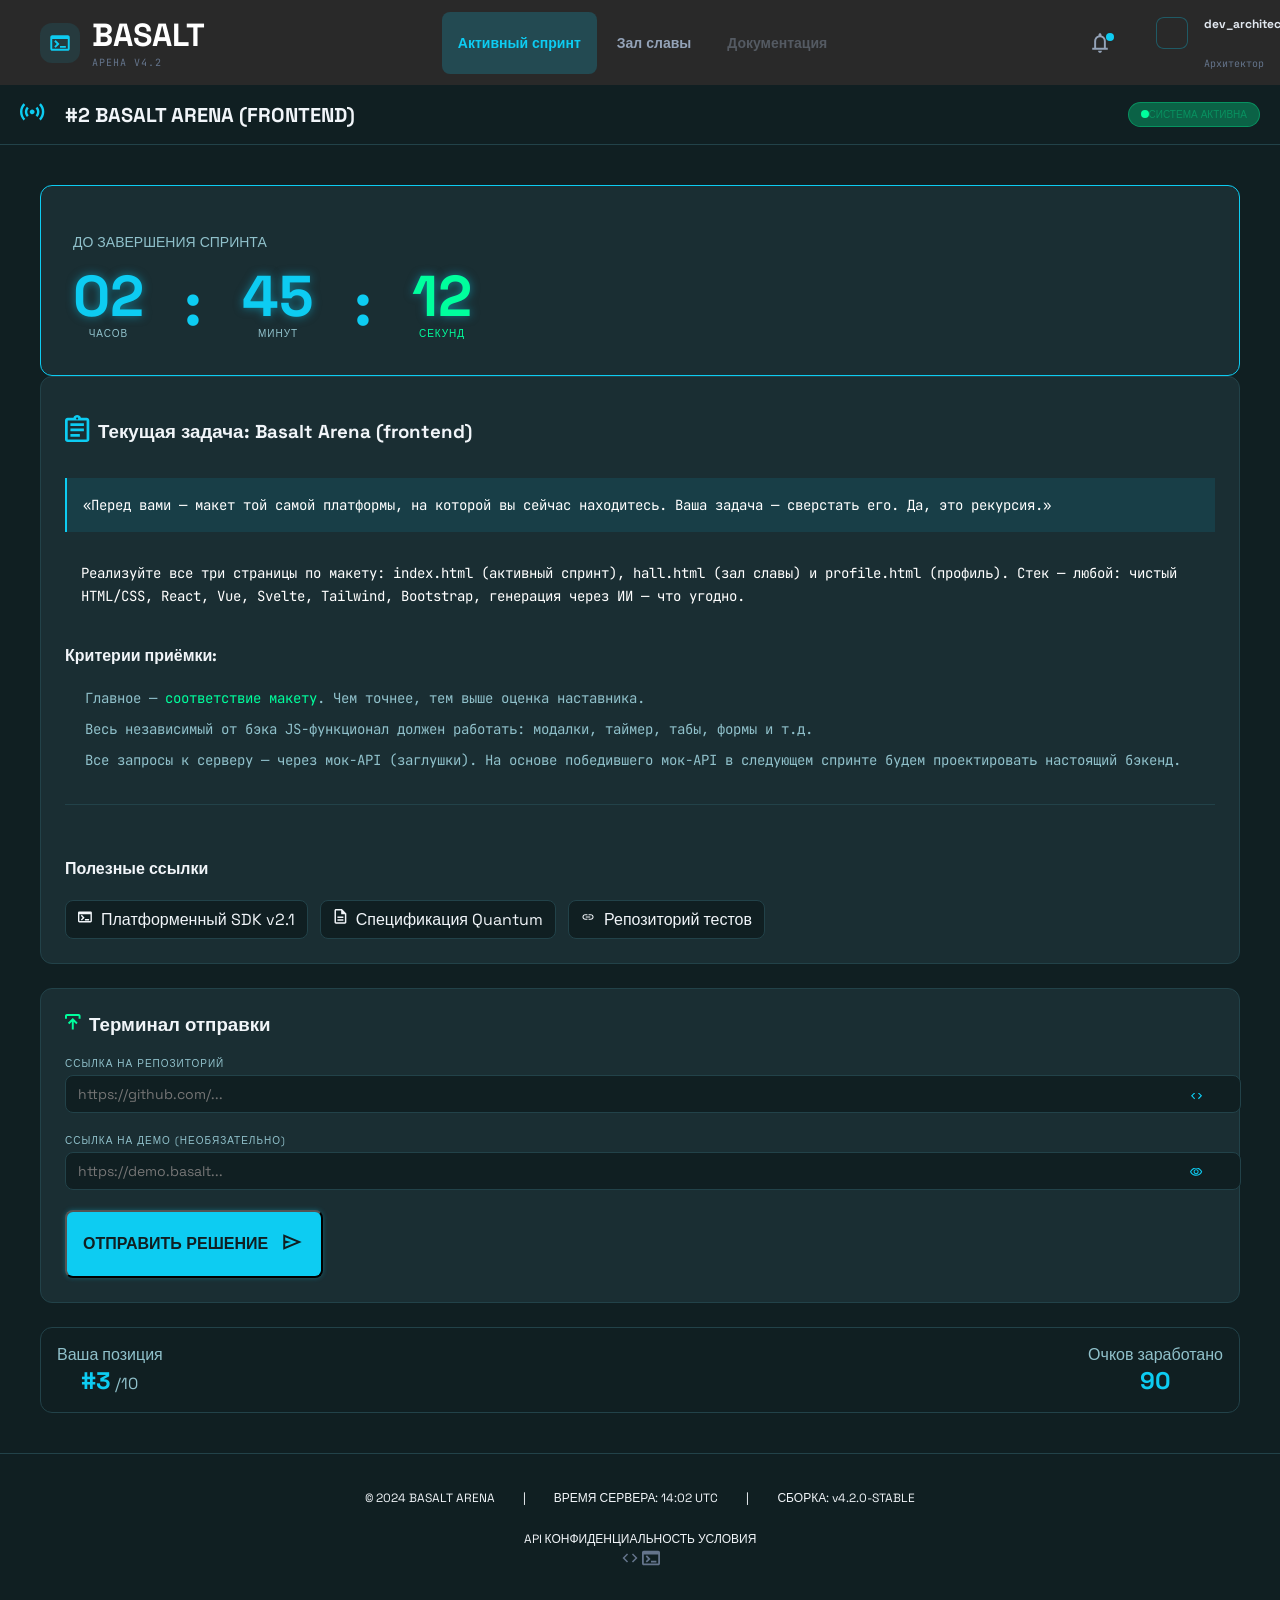
==== temp/index.html @ 3f0a16cc "2104 0-55" ====
<!DOCTYPE html>
<html lang="ru">

<head>
  <meta charset="UTF-8">
  <meta name="viewport" content="width=device-width, initial-scale=1.0">
  <link href="https://fonts.googleapis.com/css2?family=Space+Grotesk:wght@400;500;700&amp;display=swap"
    rel="stylesheet" />
  <link href="https://fonts.googleapis.com/css2?family=JetBrains+Mono:wght@400;700&amp;display=swap" rel="stylesheet" />
  <title>Document</title>
  <link rel="stylesheet" href="./styles.css" />
</head>

<body>
  <!-- header -->
  <div class="container">
    <div class="branding">
      <div class="icon-wrapper">
        <img src="./img/svg-09341de1-80c2-4177-94df-70228614d6c0.svg" alt="Brand Icon" width="25" height="28" />
      </div>
      <div class="brand-details">
        <h1 class="brand-name">Basalt</h1>
        <p class="version">Арена v4.2</p>
      </div>
    </div>
    <nav class="navigation">
      <div class="nav-item active">
        <p class="nav-text">Активный спринт</p>
      </div>
      <div class="nav-item">
        <p class="nav-text">Зал славы</p>
      </div>
      <div class="nav-item disabled">
        <p class="nav-text">Документация</p>
      </div>
    </nav>
    <div class="profile">
      <div class="notification-icon">
        <img src="./img/svg-4564b526-7ba7-451a-90e8-8640dab18f21.svg" alt="Notification Icon" width="25" height="28" />
        <img src="./img/svg-2b69e2f5-2ad8-48fc-afba-3feb8ea6c33b.svg" alt="Notification Badge" width="12" height="12"
          class="notification-badge" />
      </div>
      <div class="user-details">
        <img src="./img/svg-72cdfcd8-0fa6-46d5-bda2-29606cb4b0ba.svg" alt="User Avatar" width="56" height="56" />
        <div class="user-info">
          <p class="username">dev_architect</p>
          <p class="role">Архитектор</p>
        </div>
        <div class="user-action-icon">
          <img src="./img/svg-7615d3db-48c6-4a1d-9e80-f2c956b7babb.svg" alt="User Action" width="18" height="22" />
        </div>
      </div>
    </div>
  </div>
  <!-- //header -->


  <!-- 1  -->

  <header class="header">
    <div class="header-content">
      <div class="branding">
        <div class="logo">
          <img src="./img/baf.svg" alt="Logo" />
        </div>
        <div class="branding-text">
          <h2 class="title">#2 BASALT ARENA (FRONTEND)</h2>
        </div>
      </div>
      <div class="status">
        <div class="status-icon">
          <img src="./img/green-dot.svg" alt="Status Icon" />
        </div>
        <span class="status-text">Система активна</span>
      </div>
    </div>
  </header>

  <main class="main-content">
    <section class="sprint-timer">
      <div class="sprint-timer-overlay"></div>
      <div class="timer-details">
        <p class="timer-label">До завершения спринта</p>
        <div class="timer">
          <div class="hours">
            <span class="timer-value">02</span>
            <span class="timer-unit">Часов</span>
          </div>
          <div class="separator">:</div>
          <div class="minutes">
            <span class="timer-value">45</span>
            <span class="timer-unit">Минут</span>
          </div>
          <div class="separator">:</div>
          <div class="seconds">
            <span class="timer-value timer-end-unit">12</span>
            <span class="timer-unit timer-end-unit">Секунд</span>
          </div>
        </div>
      </div>
    </section>

    <section class="current-task">
      <div class="task-header">
        <div class="task-icon">
          <img src="./img/task-icon.svg" alt="Task Icon" />
        </div>
        <h3>Текущая задача: Basalt Arena (frontend)</h3>
      </div>
      <div class="task-details">
        <p class="task-description">
          «Перед вами — макет той самой платформы, на которой вы сейчас
          находитесь. Ваша задача — сверстать его. Да, это рекурсия.»
        </p>
        <p class="task-instruction">
          Реализуйте все три страницы по макету: index.html (активный спринт),
          hall.html (зал славы) и profile.html (профиль). Стек — любой: чистый
          HTML/CSS, React, Vue, Svelte, Tailwind, Bootstrap, генерация через
          ИИ — что угодно.
        </p>
        <h4 class="acceptance-criteria-title">Критерии приёмки:</h4>
        <ul class="acceptance-criteria">
          <li>
            Главное — <span class="color-span"> соответствие макету</span>. Чем точнее, тем выше оценка
            наставника.
          </li>
          <li>
            Весь независимый от бэка JS-функционал должен работать: модалки,
            таймер, табы, формы и т.д.
          </li>
          <li>
            Все запросы к серверу — через мок-API (заглушки). На основе
            победившего мок-API в следующем спринте будем проектировать
            настоящий бэкенд.
          </li>
        </ul>
        <section class="useful-links">
          <h4>Полезные ссылки</h4>
          <div class="links">
            <div class="link-item">
              <div class="link-icon">
                <img src="./img/sdk-icon.svg" alt="SDK Icon" />
              </div>
              <span>Платформенный SDK v2.1</span>
            </div>
            <div class="link-item">
              <div class="link-icon">
                <img src="./img/Quantum-Icon.svg" alt="Quantum Icon" />
              </div>
              <span>Спецификация Quantum</span>
            </div>
            <div class="link-item">
              <div class="link-icon">
                <img src="./img/Tests-Icon.svg" alt="Tests Icon" />
              </div>
              <span>Репозиторий тестов</span>
            </div>
          </div>
        </section>
      </div>
    </section>

    <section class="submission-terminal">
      <div class="submission-header">
        <div class="submission-icon">
          <img src="./img/Terminal-Icon.svg" alt="Terminal Icon" />
        </div>
        <h3>Терминал отправки</h3>
      </div>
      <form class="submission-form">
        <div class="field-group">
          <label>Ссылка на репозиторий</label>
          <div class="input-container">
            <input type="url" placeholder="https://github.com/..." />
            <span class="input-icon">
              <img src="./img/Repo-Icon.svg" alt="Repo Icon" />
            </span>
          </div>
        </div>
        <div class="field-group">
          <label>Ссылка на демо (необязательно)</label>
          <div class="input-container">
            <input type="url" placeholder="https://demo.basalt..." />
            <span class="input-icon">
              <img src="./img/Demo-Icon.svg" alt="Demo Icon" />
            </span>
          </div>
        </div>
        <button type="submit" class="submit-button">
          <span>Отправить решение</span>
          <span class="submit-icon"><img src="./img/Send-Icon.svg" alt="Send Icon" /></span>
        </button>
      </form>
    </section>

    <section class="player-rank">
      <div class="rank-entry">
        <div class="position-label">Ваша позиция</div>
        <div class="position-value">
          <span>#3</span>
          <span>/10</span>
        </div>
      </div>
      <div class="point-entry">
        <div class="points-label">Очков заработано</div>
        <div class="points-value">90</div>
      </div>
    </section>
  </main>

  <footer class="footer">
    <div class="footer-content">
      <div class="footer-info">
        <span>© 2024 BASALT ARENA</span>
        <span>|</span>
        <span>ВРЕМЯ СЕРВЕРА: 14:02 UTC</span>
        <span>|</span>
        <span>СБОРКА: v4.2.0-STABLE</span>
      </div>
      <div class="footer-links">
        <span>API</span>
        <span>КОНФИДЕНЦИАЛЬНОСТЬ</span>
        <span>УСЛОВИЯ</span>
        <div class="social-icons">
          <img src="./img/Social-Icon-1.svg" alt="Social Icon 1" />
          <img src="./img/Social-Icon-2.svg" alt="Social Icon 2" />
        </div>
      </div>
    </div>
  </footer>


  <!-- //1 -->


</body>

</html>
---- temp/styles.css ----
:root {
  --color-cyan-10: #101f22;
  --color-cyan-15: #1a2e33;
  --color-cyan-21: #224249;
  --color-cyan-50: #0dccf2;
  --color-cyan-68: #90c1cb;
  --color-spring-green-50: rgba(0, 255, 157, 0.3);
  /* #00ff9d*/
  --color-white-solid: #ffffff;
  --color-grey-46: #6b7280;
  --color-grey-96: #f1f5f9;
}

/*  */

body {
  background-color: #f5f5f5;
  font-family: "Space Grotesk", sans-serif;
  color: #333;
  margin: 0;
  padding: 0;
  /*  */

  margin: 0;
  background: linear-gradient(0deg,
      var(--color-cyan-10) 0%,
      var(--color-cyan-10) 100%);
  font-family: "Space Grotesk", sans-serif;
  color: var(--color-grey-96);
}

.container {
  display: flex;
  justify-content: space-between;
  align-items: center;
  padding: 0 40px;
  height: 100%;
  width: 100%;
  background-color: #292929;
  color: white;
}

.branding {
  display: flex;
  align-items: center;
  gap: 12px;
}

.icon-wrapper {
  width: 40px;
  height: 40px;
  display: flex;
  justify-content: center;
  align-items: center;
  background-color: rgba(13, 204, 242, 0.1);
  border-radius: 12px;
}

.brand-details .brand-name {
  font-weight: 700;
  text-transform: uppercase;
  margin: 0;
}

.brand-details .version {
  font-size: 10px;
  color: #64748b;
  margin: 0;
  line-height: 15px;
  font-family: "JetBrains Mono", monospace;
  text-transform: uppercase;
  letter-spacing: 1px;
}

.navigation {
  display: flex;
  align-items: center;
  gap: 4px;
}

.nav-item {
  padding: 8px 16px;
  border-radius: 8px;
  /* background-color: rgba(13, 204, 242, 0.1); */
  font-size: 14px;
  font-weight: 700;
  color: #94A3B8;
}

.nav-item:first-child {

  background-color: rgba(13, 204, 242, 0.1);

}

.nav-item.active {
  color: #0dccf2;
  background-color: rgba(13, 204, 242, 0.2);
}

.nav-item.disabled {
  opacity: 0.4;
}

.profile {
  display: flex;
  gap: 12px;
  align-items: center;
}

.notification-icon {
  position: relative;
  width: 40px;
  height: 40px;
  display: flex;
  justify-content: center;
  align-items: center;
}

.notification-badge {
  position: absolute;
  top: 8px;
  left: 24px;
}

.user-details {
  display: flex;
  align-items: center;
  gap: 4px;
  padding: 4px 12px;
}

.user-info {
  display: flex;
  flex-direction: column;
  gap: 2px;
}

.username {
  font-size: 12px;
  font-weight: 700;
  color: #e2e8f0;
}

.role {
  font-size: 10px;
  color: #64748b;
  font-family: "JetBrains Mono", monospace;
  line-height: 15px;
}

.user-action-icon {
  padding-top: 3px;
  padding-bottom: 3px;
}

@media (max-width: 768px) {
  .container {
    flex-direction: column;
    align-items: flex-start;
  }

  .navigation {
    margin-top: 10px;
  }

  .profile {
    margin-top: 10px;
  }
}

/* 1 */


.header {
  background: var(--color-cyan-10);
  border-bottom: 1px solid var(--color-cyan-21);
  display: flex;
  justify-content: center;
  padding: 0 20px;
}

.header-content {
  max-width: 1400px;
  display: flex;
  justify-content: space-between;
  align-items: center;
  width: 100%;
}

.branding {
  display: flex;
  align-items: center;
}

.logo img {
  width: 25px;
  height: 28px;
}

.branding-text .title {
  font-size: 20px;
  font-weight: 700;
  margin-left: 8px;
  color: var(--color-grey-96);
}

.status {
  display: flex;
  align-items: center;
  background: var(--color-spring-green-50, rgba(0, 255, 157, 0.1));
  border-radius: 9999px;
  border: 1px solid var(--color-spring-green-50, rgba(0, 255, 157, 0.3));
  padding: 4px 12px;
  line-height: 15px;
  font-size: 10px;
  text-transform: uppercase;
  color: var(--color-spring-green-50);
}

.main-content {
  max-width: 1400px;
  margin: 0 auto;
  padding: 40px;
}

.sprint-timer {
  position: relative;
  background: var(--color-cyan-15, rgba(26, 46, 50, 0.3));
  border-radius: 12px;
  border: 1px solid var(--color-cyan-50, rgba(13, 204, 242, 0.2));
  padding: 32px;
  overflow: hidden;
}

.sprint-timer-overlay {
  position: absolute;
  left: 1px;
  top: 1px;
  width: calc(100% - 2px);
  height: 183px;
  /* background: linear-gradient(
    90deg,
    var(--color-cyan-50, rgba(13, 204, 242, 0.05)) 0%,
    var(--color-cyan-50, rgba(13, 204, 242, 0)) 50%,
    var(--color-cyan-50, rgba(13, 204, 242, 0.05)) 100%
  ); */
}

.timer-details {
  position: relative;
  z-index: 1;
}

.timer-label {
  font-size: 14px;
  line-height: 20px;
  text-transform: uppercase;
  color: var(--color-cyan-68);
}

.timer {
  display: flex;
  gap: 40px;
}

.timer .hours,
.timer .minutes,
.timer .seconds {
  display: flex;
  flex-direction: column;
  text-align: center;
}

.timer .separator {
  font-size: 60px;
  font-weight: 700;
  color: var(--color-cyan-50, rgba(13, 204, 242, 0.3));
}

.timer-value {
  font-size: 57.5px;
  font-weight: 700;
  line-height: 60px;
  text-shadow: 0px 0px 10px rgba(13, 204, 242, 0.5);
  color: var(--color-cyan-50);
}

.timer-unit {
  font-size: 10px;
  line-height: 15px;
  letter-spacing: 1px;
  text-transform: uppercase;
  color: var(--color-cyan-68);
}

.timer-end-unit {
  color: #00FF9D;
}

.current-task {
  background: var(--color-cyan-15);
  border-radius: 12px;
  border: 1px solid var(--color-cyan-21);
  padding: 24px;
}

.task-header {
  display: flex;
  align-items: center;
  gap: 8px;
}

.task-icon img {
  width: 25px;
  height: 28px;
}

.task-details {
  margin-top: 16px;
}


.task-description {
  border-left: 2px solid var(--color-cyan-50);
  background: #0DCCF21A;

}

.task-description,
.task-instruction {
  /* background: var(--color-cyan-50, rgba(13, 204, 242, 0.1)); */

  padding: 16px;
  font-family: "JetBrains Mono", monospace;
  font-size: 14px;
  line-height: 22.75px;
  color: var(--color-white-solid);
}

.acceptance-criteria {
  list-style: none;
  padding-left: 20px;
  margin: 0;
}

.acceptance-criteria li {
  margin-bottom: 8px;
  font-family: "JetBrains Mono", monospace;
  font-size: 14px;
  line-height: 22.75px;
  color: var(--color-cyan-68);
}

.useful-links {
  border-top: 1px solid var(--color-cyan-21);
  margin-top: 32px;
  padding-top: 32px;
}

.links {
  display: flex;
  flex-wrap: wrap;
  gap: 12px;
}

.link-item {
  display: flex;
  align-items: center;
  background: var(--color-cyan-10);
  border-radius: 8px;
  border: 1px solid var(--color-cyan-21);
  padding: 8px 12px;
}

.link-icon img {
  width: 15px;
  height: 16px;
  margin-right: 8px;
}

.submission-terminal {
  background: var(--color-cyan-15);
  border-radius: 12px;
  border: 1px solid var(--color-cyan-21);
  padding: 24px;
  margin-top: 24px;
}

.submission-header {
  display: flex;
  align-items: center;
  gap: 8px;
}

.submission-header h3 {
  margin: 0;
}

.submission-form {
  margin-top: 20px;
}

.field-group {
  margin-bottom: 20px;
}

.field-group label {
  font-size: 10px;
  line-height: 15px;
  letter-spacing: 1px;
  text-transform: uppercase;
  color: var(--color-cyan-68);
  margin-bottom: 4px;
  display: block;
}

.input-container {
  position: relative;
}

.input-container input {
  width: 100%;
  border-radius: 8px;
  border: 1px solid var(--color-cyan-21);
  padding: 9px 12px;
  background: var(--color-cyan-10);
  color: var(--color-grey-46);
  font-family: "Space Grotesk", sans-serif;
  font-size: 14px;
  font-weight: 400;
}

.input-icon {
  position: absolute;
  right: 12px;
  top: 50%;
  transform: translateY(-50%);
}

.submit-button {
  display: inline-flex;
  align-items: center;
  justify-content: center;
  gap: 12px;
  background: var(--color-cyan-50);
  padding: 16px;
  box-shadow: 0px 0px 5px rgba(13, 204, 242, 0.3);
  border-radius: 8px;
  color: var(--color-cyan-10);
  font-size: 16px;
  font-weight: 700;
  text-transform: uppercase;
  cursor: pointer;
}

.submit-icon img {
  width: 25px;
  height: 28px;
}

.player-rank {
  background: var(--color-cyan-10);
  border-radius: 12px;
  border: 1px solid var(--color-cyan-21);
  padding: 16px;
  margin-top: 24px;
  display: flex;
  justify-content: space-between;
  align-items: center;
}

.rank-entry,
.point-entry {
  text-align: center;
  color: var(--color-cyan-68);
}

.rank-entry span:first-of-type,
.point-entry .points-value {
  font-size: 24px;
  font-weight: 700;
  color: var(--color-cyan-50);
}

.footer {
  background: var(--color-cyan-10);
  border-top: 1px solid var(--color-cyan-21);
  padding: 32px 40px;
  text-align: center;
  color: var(--color-azure-47);
}

.footer-info span {
  margin: 0 12px;
  font-size: 12px;
  line-height: 16px;
}

.footer-links {
  margin-top: 24px;
  font-size: 12px;
  line-height: 16px;
}

.footer-links .social-icons img {
  width: 18px;
  height: 22px;
}

.color-span{
  color: #00FF9D;
}


/*  */
/*  */
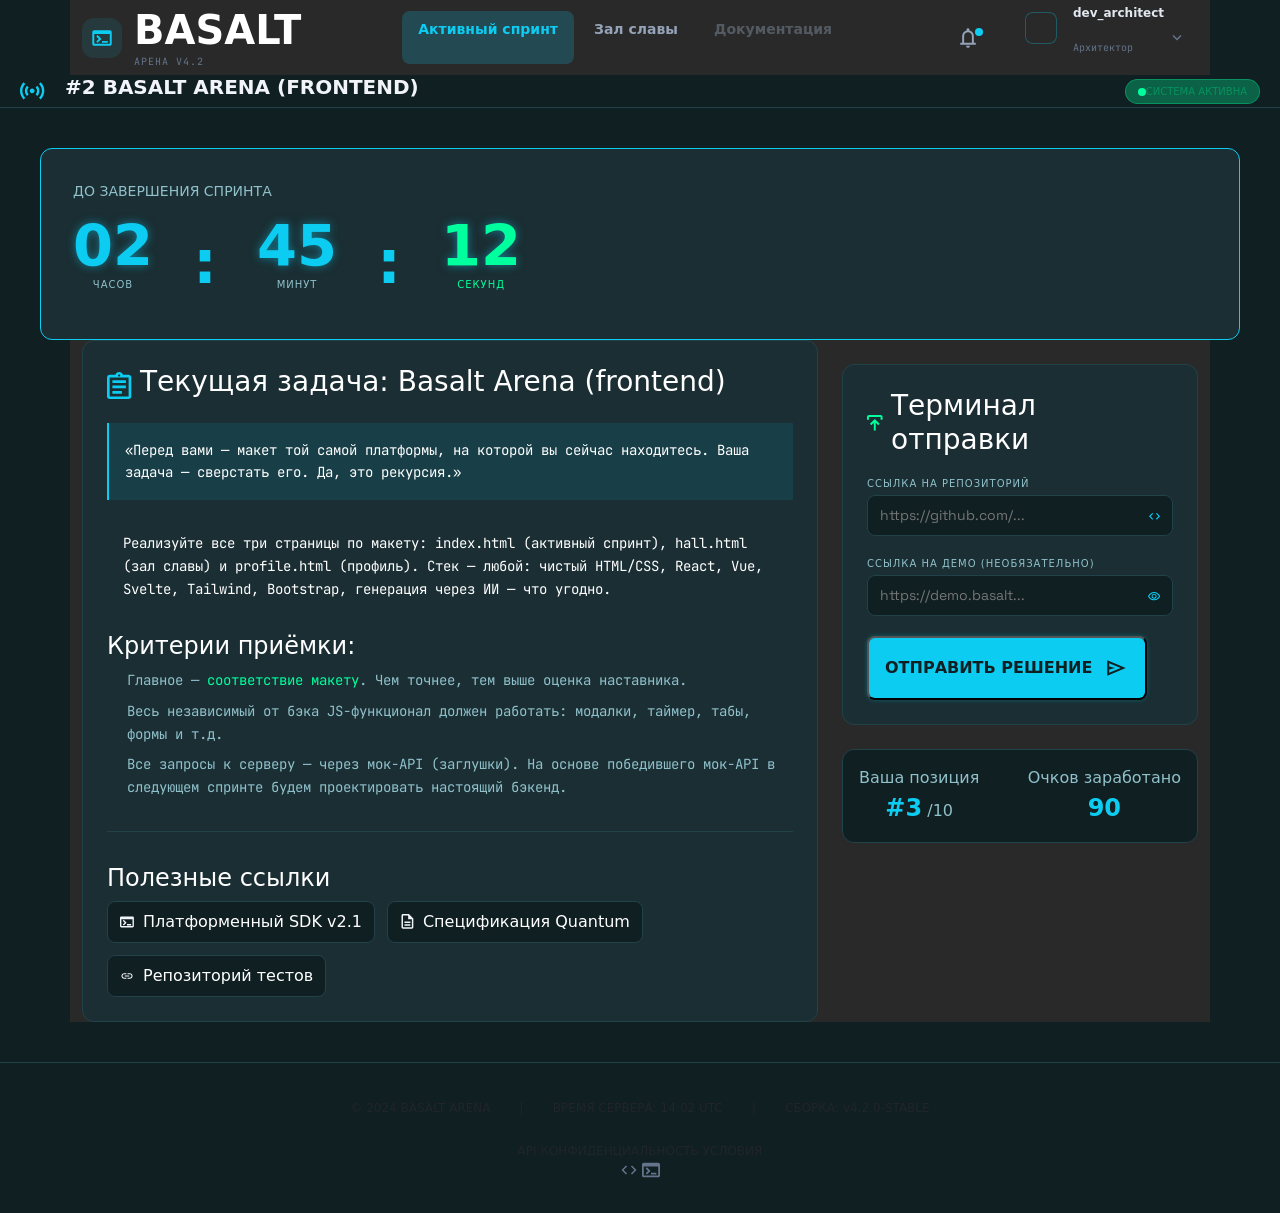
==== commit e3ce181b: "2204 19-42" ====
--- a/temp/index.html
+++ b/temp/index.html
@@ -7,8 +7,10 @@
   <link href="https://fonts.googleapis.com/css2?family=Space+Grotesk:wght@400;500;700&amp;display=swap"
     rel="stylesheet" />
   <link href="https://fonts.googleapis.com/css2?family=JetBrains+Mono:wght@400;700&amp;display=swap" rel="stylesheet" />
-  <title>Document</title>
+  <title>Активный спринт</title>
   <link rel="stylesheet" href="./styles.css" />
+  <link href="https://cdn.jsdelivr.net/npm/bootstrap@5.3.8/dist/css/bootstrap.min.css" rel="stylesheet"
+    integrity="sha384-sRIl4kxILFvY47J16cr9ZwB07vP4J8+LH7qKQnuqkuIAvNWLzeN8tE5YBujZqJLB" crossorigin="anonymous">
 </head>
 
 <body>
@@ -100,112 +102,125 @@
       </div>
     </section>
 
-    <section class="current-task">
-      <div class="task-header">
-        <div class="task-icon">
-          <img src="./img/task-icon.svg" alt="Task Icon" />
-        </div>
-        <h3>Текущая задача: Basalt Arena (frontend)</h3>
-      </div>
-      <div class="task-details">
-        <p class="task-description">
-          «Перед вами — макет той самой платформы, на которой вы сейчас
-          находитесь. Ваша задача — сверстать его. Да, это рекурсия.»
-        </p>
-        <p class="task-instruction">
-          Реализуйте все три страницы по макету: index.html (активный спринт),
-          hall.html (зал славы) и profile.html (профиль). Стек — любой: чистый
-          HTML/CSS, React, Vue, Svelte, Tailwind, Bootstrap, генерация через
-          ИИ — что угодно.
-        </p>
-        <h4 class="acceptance-criteria-title">Критерии приёмки:</h4>
-        <ul class="acceptance-criteria">
-          <li>
-            Главное — <span class="color-span"> соответствие макету</span>. Чем точнее, тем выше оценка
-            наставника.
-          </li>
-          <li>
-            Весь независимый от бэка JS-функционал должен работать: модалки,
-            таймер, табы, формы и т.д.
-          </li>
-          <li>
-            Все запросы к серверу — через мок-API (заглушки). На основе
-            победившего мок-API в следующем спринте будем проектировать
-            настоящий бэкенд.
-          </li>
-        </ul>
-        <section class="useful-links">
-          <h4>Полезные ссылки</h4>
-          <div class="links">
-            <div class="link-item">
-              <div class="link-icon">
-                <img src="./img/sdk-icon.svg" alt="SDK Icon" />
-              </div>
-              <span>Платформенный SDK v2.1</span>
-            </div>
-            <div class="link-item">
-              <div class="link-icon">
-                <img src="./img/Quantum-Icon.svg" alt="Quantum Icon" />
-              </div>
-              <span>Спецификация Quantum</span>
-            </div>
-            <div class="link-item">
-              <div class="link-icon">
-                <img src="./img/Tests-Icon.svg" alt="Tests Icon" />
-              </div>
-              <span>Репозиторий тестов</span>
-            </div>
-          </div>
-        </section>
-      </div>
-    </section>
-
-    <section class="submission-terminal">
-      <div class="submission-header">
-        <div class="submission-icon">
-          <img src="./img/Terminal-Icon.svg" alt="Terminal Icon" />
-        </div>
-        <h3>Терминал отправки</h3>
-      </div>
-      <form class="submission-form">
-        <div class="field-group">
-          <label>Ссылка на репозиторий</label>
-          <div class="input-container">
-            <input type="url" placeholder="https://github.com/..." />
-            <span class="input-icon">
-              <img src="./img/Repo-Icon.svg" alt="Repo Icon" />
-            </span>
-          </div>
-        </div>
-        <div class="field-group">
-          <label>Ссылка на демо (необязательно)</label>
-          <div class="input-container">
-            <input type="url" placeholder="https://demo.basalt..." />
-            <span class="input-icon">
-              <img src="./img/Demo-Icon.svg" alt="Demo Icon" />
-            </span>
-          </div>
-        </div>
-        <button type="submit" class="submit-button">
-          <span>Отправить решение</span>
-          <span class="submit-icon"><img src="./img/Send-Icon.svg" alt="Send Icon" /></span>
-        </button>
-      </form>
-    </section>
-
-    <section class="player-rank">
-      <div class="rank-entry">
-        <div class="position-label">Ваша позиция</div>
-        <div class="position-value">
-          <span>#3</span>
-          <span>/10</span>
-        </div>
-      </div>
-      <div class="point-entry">
-        <div class="points-label">Очков заработано</div>
-        <div class="points-value">90</div>
-      </div>
-    </section>
+
+    <div class="container">
+      <div class="row">
+        <div class="col-sm-12 col-md-12 col-lg-8">
+
+          <section class="current-task">
+            <div class="task-header">
+              <div class="task-icon">
+                <img src="./img/task-icon.svg" alt="Task Icon" />
+              </div>
+              <h3>Текущая задача: Basalt Arena (frontend)</h3>
+            </div>
+            <div class="task-details">
+              <p class="task-description">
+                «Перед вами — макет той самой платформы, на которой вы сейчас
+                находитесь. Ваша задача — сверстать его. Да, это рекурсия.»
+              </p>
+              <p class="task-instruction">
+                Реализуйте все три страницы по макету: index.html (активный спринт),
+                hall.html (зал славы) и profile.html (профиль). Стек — любой: чистый
+                HTML/CSS, React, Vue, Svelte, Tailwind, Bootstrap, генерация через
+                ИИ — что угодно.
+              </p>
+              <h4 class="acceptance-criteria-title">Критерии приёмки:</h4>
+              <ul class="acceptance-criteria">
+                <li>
+                  Главное — <span class="color-span"> соответствие макету</span>. Чем точнее, тем выше оценка
+                  наставника.
+                </li>
+                <li>
+                  Весь независимый от бэка JS-функционал должен работать: модалки,
+                  таймер, табы, формы и т.д.
+                </li>
+                <li>
+                  Все запросы к серверу — через мок-API (заглушки). На основе
+                  победившего мок-API в следующем спринте будем проектировать
+                  настоящий бэкенд.
+                </li>
+              </ul>
+              <section class="useful-links">
+                <h4>Полезные ссылки</h4>
+                <div class="links">
+                  <div class="link-item">
+                    <div class="link-icon">
+                      <img src="./img/sdk-icon.svg" alt="SDK Icon" />
+                    </div>
+                    <span>Платформенный SDK v2.1</span>
+                  </div>
+                  <div class="link-item">
+                    <div class="link-icon">
+                      <img src="./img/Quantum-Icon.svg" alt="Quantum Icon" />
+                    </div>
+                    <span>Спецификация Quantum</span>
+                  </div>
+                  <div class="link-item">
+                    <div class="link-icon">
+                      <img src="./img/Tests-Icon.svg" alt="Tests Icon" />
+                    </div>
+                    <span>Репозиторий тестов</span>
+                  </div>
+                </div>
+              </section>
+            </div>
+          </section>
+
+        </div>
+      
+        <div class="col-sm-12 col-md-12 col-lg-4">
+
+          <section class="submission-terminal">
+            <div class="submission-header">
+              <div class="submission-icon">
+                <img src="./img/Terminal-Icon.svg" alt="Terminal Icon" />
+              </div>
+              <h3>Терминал отправки</h3>
+            </div>
+            <form class="submission-form">
+              <div class="field-group">
+                <label>Ссылка на репозиторий</label>
+                <div class="input-container">
+                  <input type="url" placeholder="https://github.com/..." />
+                  <span class="input-icon">
+                    <img src="./img/Repo-Icon.svg" alt="Repo Icon" />
+                  </span>
+                </div>
+              </div>
+              <div class="field-group">
+                <label>Ссылка на демо (необязательно)</label>
+                <div class="input-container">
+                  <input type="url" placeholder="https://demo.basalt..." />
+                  <span class="input-icon">
+                    <img src="./img/Demo-Icon.svg" alt="Demo Icon" />
+                  </span>
+                </div>
+              </div>
+              <button type="submit" class="submit-button">
+                <span>Отправить решение</span>
+                <span class="submit-icon"><img src="./img/Send-Icon.svg" alt="Send Icon" /></span>
+              </button>
+            </form>
+          </section>
+
+          <section class="player-rank">
+            <div class="rank-entry">
+              <div class="position-label">Ваша позиция</div>
+              <div class="position-value">
+                <span>#3</span>
+                <span>/10</span>
+              </div>
+            </div>
+            <div class="point-entry">
+              <div class="points-label">Очков заработано</div>
+              <div class="points-value">90</div>
+            </div>
+          </section>
+
+        </div>
+      </div>
+
   </main>
 
   <footer class="footer">
@@ -233,6 +248,11 @@
   <!-- //1 -->
 
 
+  <script src="https://cdn.jsdelivr.net/npm/bootstrap@5.3.8/dist/js/bootstrap.bundle.min.js"
+    integrity="sha384-FKyoEForCGlyvwx9Hj09JcYn3nv7wiPVlz7YYwJrWVcXK/BmnVDxM+D2scQbITxI"
+    crossorigin="anonymous"></script>
 </body>
 
+
+
 </html>
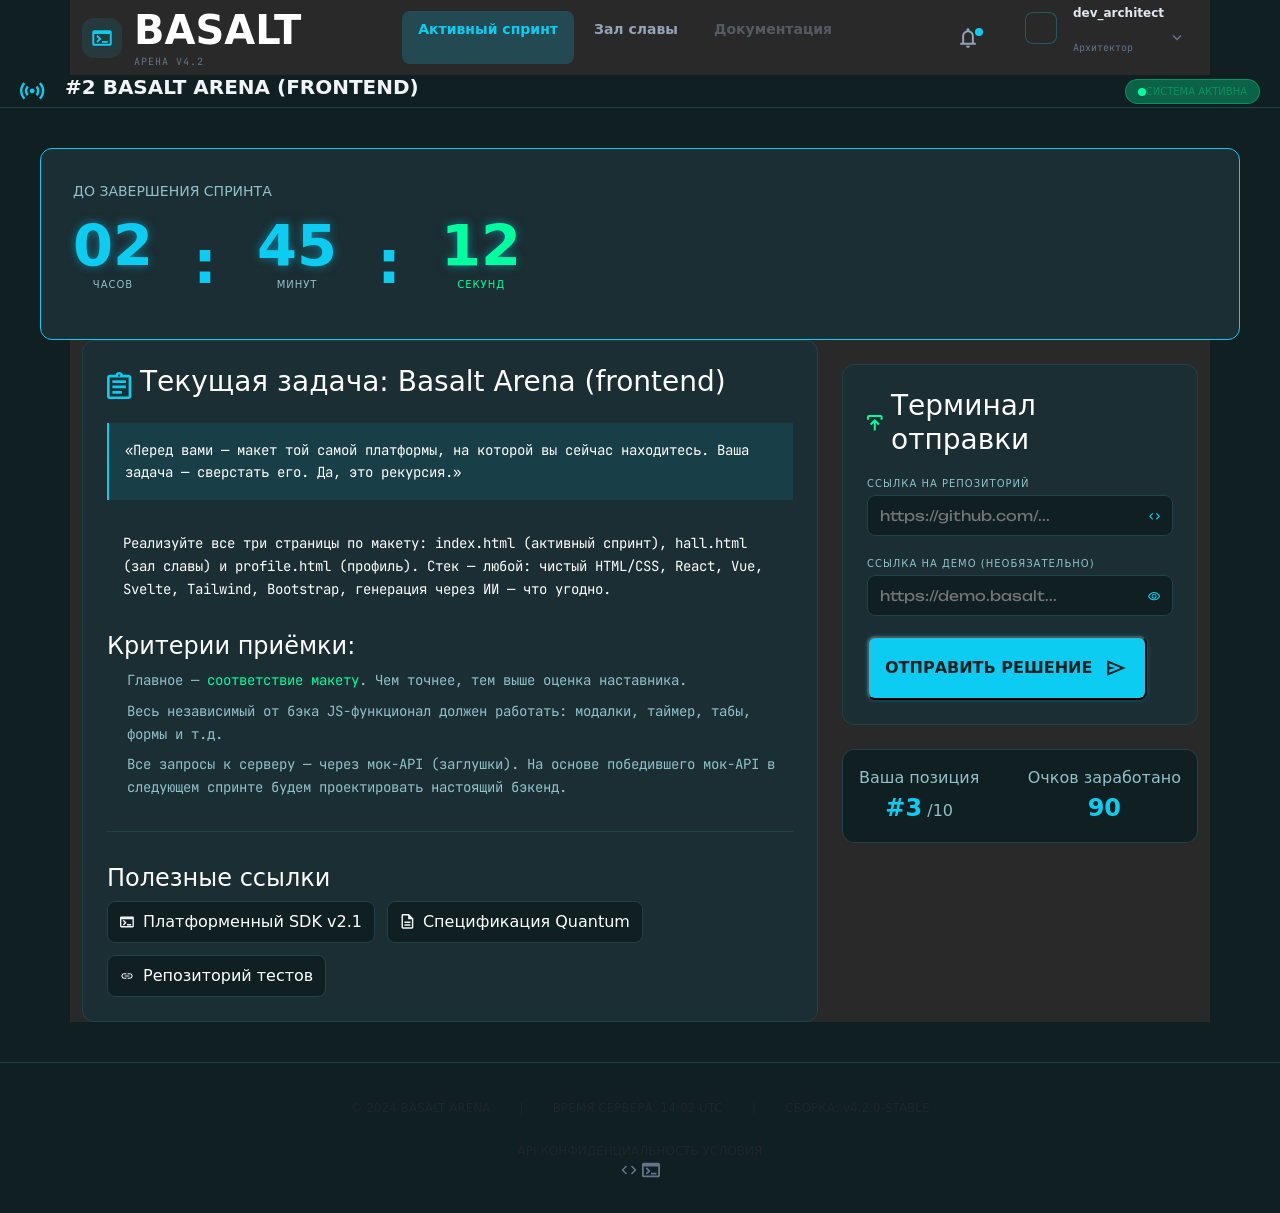
==== commit d2b648b9: "Add files via upload" ====
--- a/temp/index.html
+++ b/temp/index.html
@@ -7,6 +7,9 @@
   <link href="https://fonts.googleapis.com/css2?family=Space+Grotesk:wght@400;500;700&amp;display=swap"
     rel="stylesheet" />
   <link href="https://fonts.googleapis.com/css2?family=JetBrains+Mono:wght@400;700&amp;display=swap" rel="stylesheet" />
+  <link rel="preconnect" href="https://fonts.googleapis.com">
+  <link rel="preconnect" href="https://fonts.gstatic.com" crossorigin>
+  <link href="https://fonts.googleapis.com/css2?family=Unbounded:wght@200..900&display=swap" rel="stylesheet">
   <title>Активный спринт</title>
   <link rel="stylesheet" href="./styles.css" />
   <link href="https://cdn.jsdelivr.net/npm/bootstrap@5.3.8/dist/css/bootstrap.min.css" rel="stylesheet"
@@ -168,7 +171,7 @@
           </section>
 
         </div>
-      
+
         <div class="col-sm-12 col-md-12 col-lg-4">
 
           <section class="submission-terminal">
--- a/temp/styles.css
+++ b/temp/styles.css
@@ -15,7 +15,7 @@
 
 body {
   background-color: #f5f5f5;
-  font-family: "Space Grotesk", sans-serif;
+  font-family: "Unbounded", sans-serif;
   color: #333;
   margin: 0;
   padding: 0;
@@ -25,7 +25,7 @@
   background: linear-gradient(0deg,
       var(--color-cyan-10) 0%,
       var(--color-cyan-10) 100%);
-  font-family: "Space Grotesk", sans-serif;
+  font-family: "Unbounded", sans-serif;
   color: var(--color-grey-96);
 }
 
@@ -426,7 +426,7 @@
   padding: 9px 12px;
   background: var(--color-cyan-10);
   color: var(--color-grey-46);
-  font-family: "Space Grotesk", sans-serif;
+  font-family: "Unbounded", sans-serif;
   font-size: 14px;
   font-weight: 400;
 }
